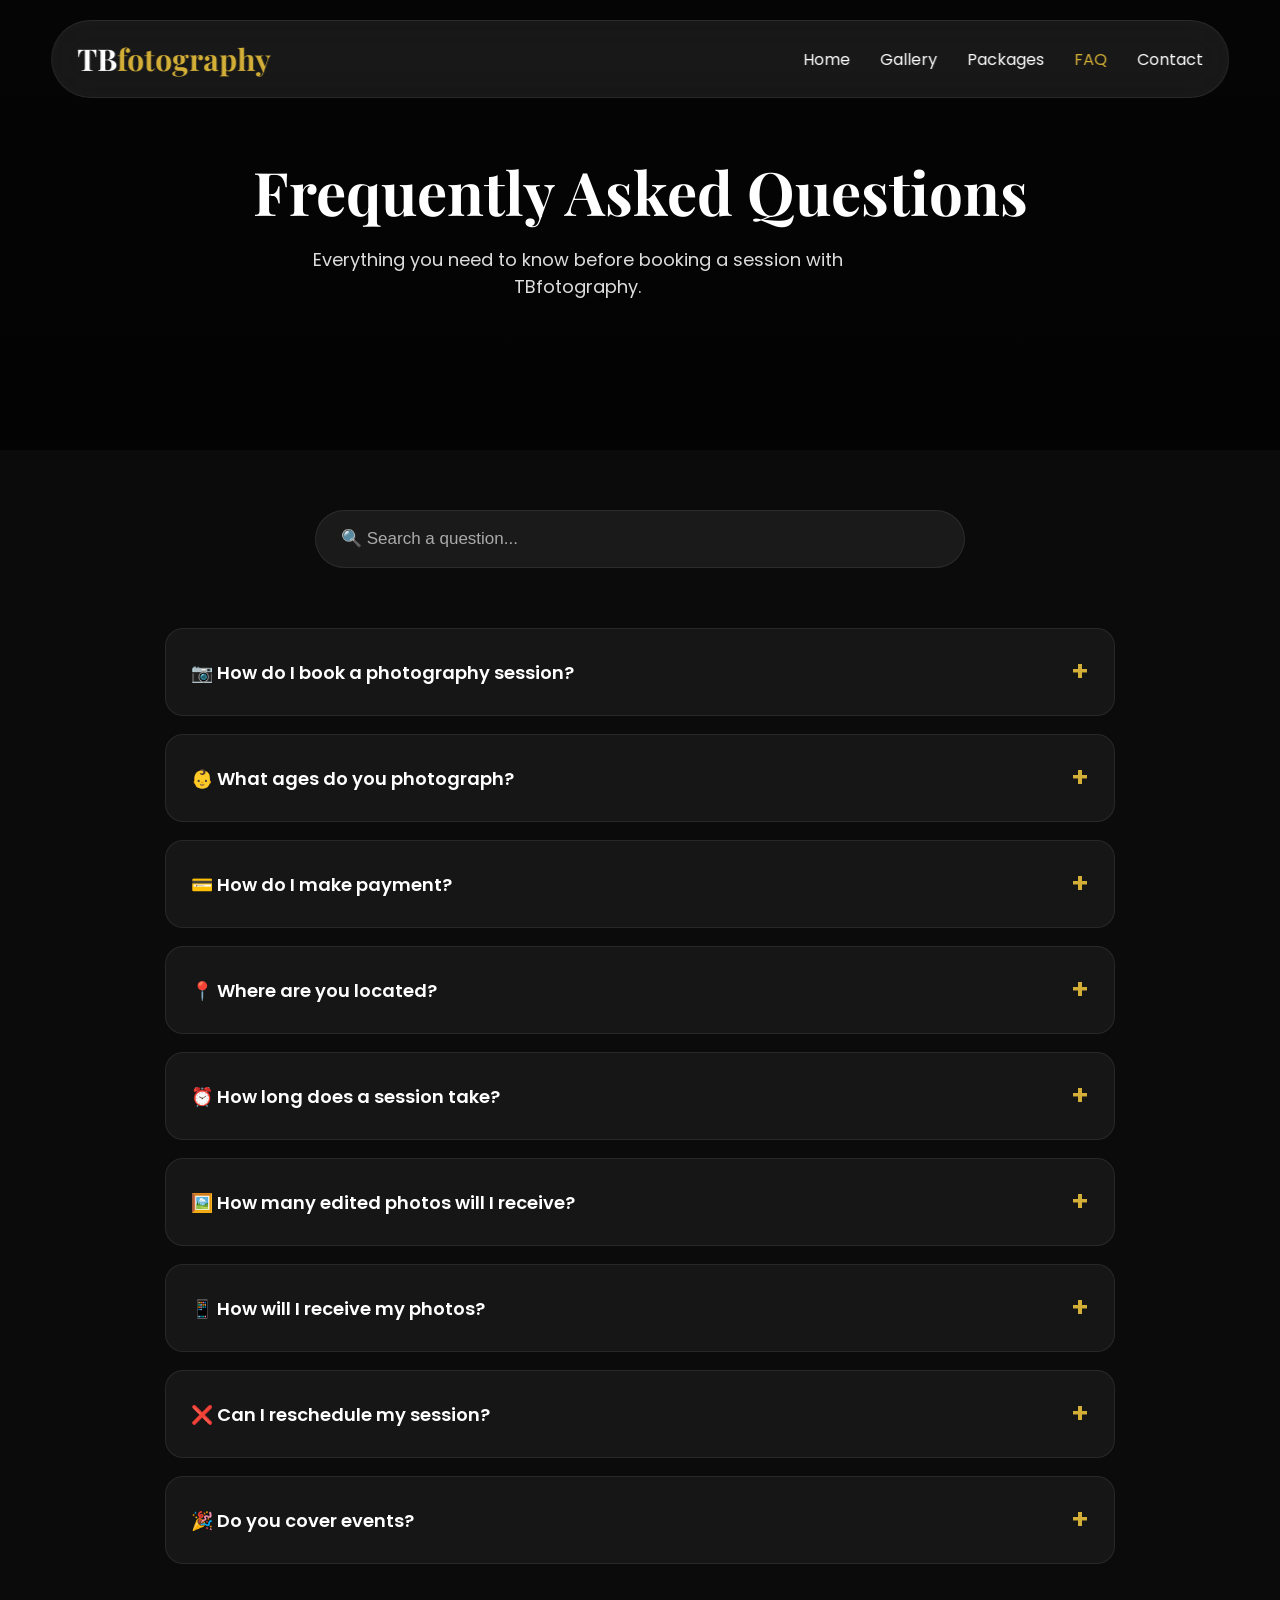
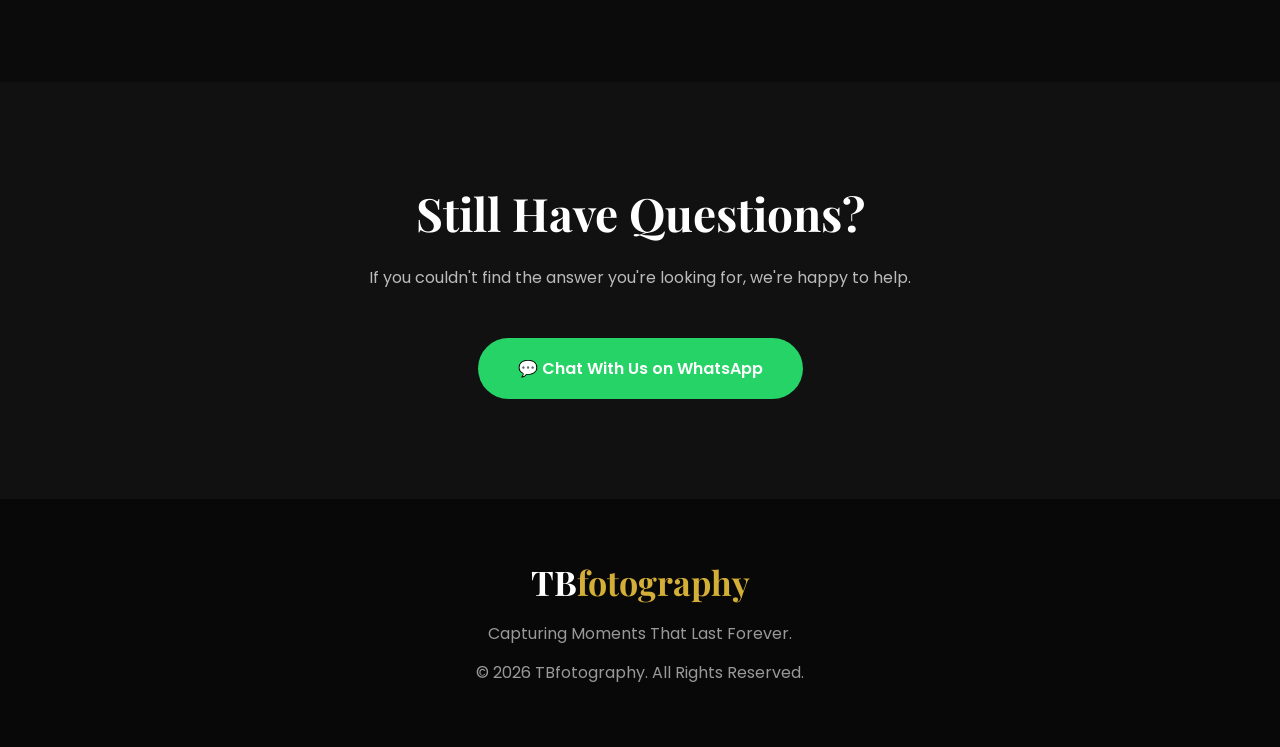
==== faq.html @ 46c3aae8 "Add files via upload" ====
<!DOCTYPE html>
<html lang="en">

<head>

<meta charset="UTF-8">

<meta name="viewport" content="width=device-width, initial-scale=1.0">

<title>FAQ | TBfotography</title>

<link rel="preconnect" href="https://fonts.googleapis.com">

<link rel="preconnect" href="https://fonts.gstatic.com" crossorigin>

<link href="https://fonts.googleapis.com/css2?family=Poppins:wght@300;400;500;600;700&family=Playfair+Display:wght@600;700&display=swap" rel="stylesheet">

<link rel="stylesheet" href="faq.css">

</head>

<body>

<!-- ================= NAVBAR ================= -->

<header class="navbar">

<a href="home.html" class="logo">

TB<span>fotography</span>

</a>

<nav>

<a href="home.html">Home</a>

<a href="gallery.html">Gallery</a>

<a href="packages.html">Packages</a>

<a href="faq.html" class="active">FAQ</a>

<a href="contact.html">Contact</a>

</nav>

</header>

<!-- ================= HERO ================= -->

<section class="hero">

<div class="overlay"></div>

<div class="hero-content">

<h1>Frequently Asked Questions</h1>

<p>

Everything you need to know before booking a session with TBfotography.

</p>

</div>

</section>

<!-- ================= SEARCH ================= -->

<section class="search-section">

<input

type="text"

id="searchInput"

placeholder="🔍 Search a question...">

</section>

<!-- ================= FAQ ================= -->

<section class="faq-container">

<div class="faq-item">

<div class="faq-question">

📷 How do I book a photography session?

<span>+</span>

</div>

<div class="faq-answer">

<p>

Click the <strong>Book Now</strong> button on your preferred package. You'll be redirected to WhatsApp where we'll confirm your booking and available dates.

</p>

</div>

</div>

<div class="faq-item">

<div class="faq-question">

👶 What ages do you photograph?

<span>+</span>

</div>

<div class="faq-answer">

<p>

We photograph babies, kids, adults, couples, families, graduation sessions, and special events.

</p>

</div>

</div>

<div class="faq-item">

<div class="faq-question">

💳 How do I make payment?

<span>+</span>

</div>

<div class="faq-answer">

<p>

Payment details will be shared with you during the booking process on WhatsApp.

</p>

</div>

</div>

<div class="faq-item">

<div class="faq-question">

📍 Where are you located?

<span>+</span>

</div>

<div class="faq-answer">

<p>

Our studio location will be shared once your booking has been confirmed.

</p>

</div>

</div>

<div class="faq-item">

<div class="faq-question">

⏰ How long does a session take?

<span>+</span>

</div>

<div class="faq-answer">

<p>

Most photography sessions last between <strong>45 minutes</strong> and <strong>2 hours</strong>, depending on the selected package.

</p>

</div>

</div>

<div class="faq-item">

<div class="faq-question">

🖼️ How many edited photos will I receive?

<span>+</span>

</div>

<div class="faq-answer">

<p>

The number of edited photos depends on the package you choose. Bronze, Silver and Gold packages all include different quantities.

</p>

</div>

</div>

<div class="faq-item">

<div class="faq-question">

📱 How will I receive my photos?

<span>+</span>

</div>

<div class="faq-answer">

<p>

Your edited photographs will be delivered digitally. Printed copies can also be discussed during booking if available.

</p>

</div>

</div>

<div class="faq-item">

<div class="faq-question">

❌ Can I reschedule my session?

<span>+</span>

</div>

<div class="faq-answer">

<p>

Yes. Please notify us as early as possible so we can arrange another suitable date.

</p>

</div>

</div>

<div class="faq-item">

<div class="faq-question">

🎉 Do you cover events?

<span>+</span>

</div>

<div class="faq-answer">

<p>

Yes. We cover weddings, birthdays, naming ceremonies, graduations, church programs, school events and many other occasions.

</p>

</div>

</div>

</section>

<!-- ================= CTA ================= -->

<section class="faq-contact">

<h2>

Still Have Questions?

</h2>

<p>

If you couldn't find the answer you're looking for, we're happy to help.

</p>

<a

href="https://wa.me/2348012345678"

target="_blank"

class="chat-btn">

💬 Chat With Us on WhatsApp

</a>

</section>

<!-- ================= FOOTER ================= -->

<footer>

<h2>

TB<span>fotography</span>

</h2>

<p>

Capturing Moments That Last Forever.

</p>

<p>

© 2026 TBfotography. All Rights Reserved.

</p>

</footer>

<script src="faq.js"></script>

</body>

</html>
---- faq.css ----
/* ===========================
   TBfotography FAQ
=========================== */

*{
    margin:0;
    padding:0;
    box-sizing:border-box;
}

html{
    scroll-behavior:smooth;
}

body{
    font-family:'Poppins',sans-serif;
    background:#0B0B0B;
    color:#fff;
    overflow-x:hidden;
}

/* ===========================
   NAVBAR
=========================== */

.navbar{
    position:fixed;
    top:20px;
    left:50%;
    transform:translateX(-50%);
    width:92%;
    max-width:1200px;
    display:flex;
    justify-content:space-between;
    align-items:center;
    padding:18px 25px;
    background:rgba(255,255,255,.08);
    backdrop-filter:blur(20px);
    border:1px solid rgba(255,255,255,.08);
    border-radius:50px;
    z-index:999;
}

.logo{
    text-decoration:none;
    color:#fff;
    font-size:30px;
    font-family:'Playfair Display',serif;
    font-weight:700;
}

.logo span{
    color:#D4AF37;
}

nav{
    display:flex;
    gap:30px;
}

nav a{
    color:#fff;
    text-decoration:none;
    transition:.3s;
}

nav a:hover,
nav .active{
    color:#D4AF37;
}

/* ===========================
   HERO
=========================== */

.hero{
    height:50vh;
    background:
    linear-gradient(rgba(0,0,0,.55),rgba(0,0,0,.75)),
    url("../images/hero4.jpg");
    background-size:cover;
    background-position:center;
    display:flex;
    justify-content:center;
    align-items:center;
    text-align:center;
}

.hero-content h1{
    font-size:60px;
    font-family:'Playfair Display',serif;
    margin-bottom:15px;
}

.hero-content p{
    color:#ddd;
    font-size:18px;
    max-width:650px;
    padding:0 20px;
}

/* ===========================
   SEARCH
=========================== */

.search-section{
    padding:60px 20px;
    display:flex;
    justify-content:center;
}

#searchInput{
    width:100%;
    max-width:650px;
    padding:18px 25px;
    border:none;
    outline:none;
    border-radius:50px;
    background:#1a1a1a;
    color:#fff;
    font-size:17px;
    border:1px solid rgba(255,255,255,.08);
}

#searchInput::placeholder{
    color:#aaa;
}

/* ===========================
   FAQ
=========================== */

.faq-container{
    width:92%;
    max-width:950px;
    margin:auto;
    padding-bottom:100px;
}

.faq-item{
    background:#161616;
    border-radius:18px;
    margin-bottom:18px;
    overflow:hidden;
    border:1px solid rgba(255,255,255,.08);
    transition:.3s;
}

.faq-item:hover{
    border-color:#D4AF37;
}

.faq-question{
    padding:22px 25px;
    display:flex;
    justify-content:space-between;
    align-items:center;
    cursor:pointer;
    font-size:18px;
    font-weight:600;
}

.faq-question span{
    font-size:28px;
    color:#D4AF37;
    transition:.35s;
}

.faq-answer{
    max-height:0;
    overflow:hidden;
    transition:max-height .45s ease;
}

.faq-answer p{
    padding:0 25px 25px;
    color:#cfcfcf;
    line-height:1.8;
}

/* ===========================
   CONTACT CTA
=========================== */

.faq-contact{
    padding:100px 20px;
    text-align:center;
    background:#111;
}

.faq-contact h2{
    font-size:46px;
    font-family:'Playfair Display',serif;
}

.faq-contact p{
    margin:20px auto;
    max-width:650px;
    color:#bbb;
    line-height:1.8;
}

.chat-btn{
    display:inline-block;
    margin-top:25px;
    padding:18px 40px;
    background:#25D366;
    color:#fff;
    text-decoration:none;
    border-radius:50px;
    font-weight:600;
    transition:.3s;
}

.chat-btn:hover{
    transform:translateY(-5px);
    box-shadow:0 15px 30px rgba(37,211,102,.25);
}

/* ===========================
   FOOTER
=========================== */

footer{
    background:#080808;
    text-align:center;
    padding:60px 20px;
}

footer h2{
    font-family:'Playfair Display',serif;
    font-size:34px;
    margin-bottom:15px;
}

footer span{
    color:#D4AF37;
}

footer p{
    color:#999;
    margin-top:10px;
    line-height:1.8;
}

/* ===========================
   MOBILE
=========================== */

@media(max-width:768px){

.navbar nav{
    display:none;
}

.logo{
    font-size:24px;
}

.hero-content h1{
    font-size:42px;
}

.hero-content p{
    font-size:16px;
}

.faq-question{
    font-size:16px;
}

.faq-contact h2{
    font-size:34px;
}

#searchInput{
    font-size:16px;
}

}
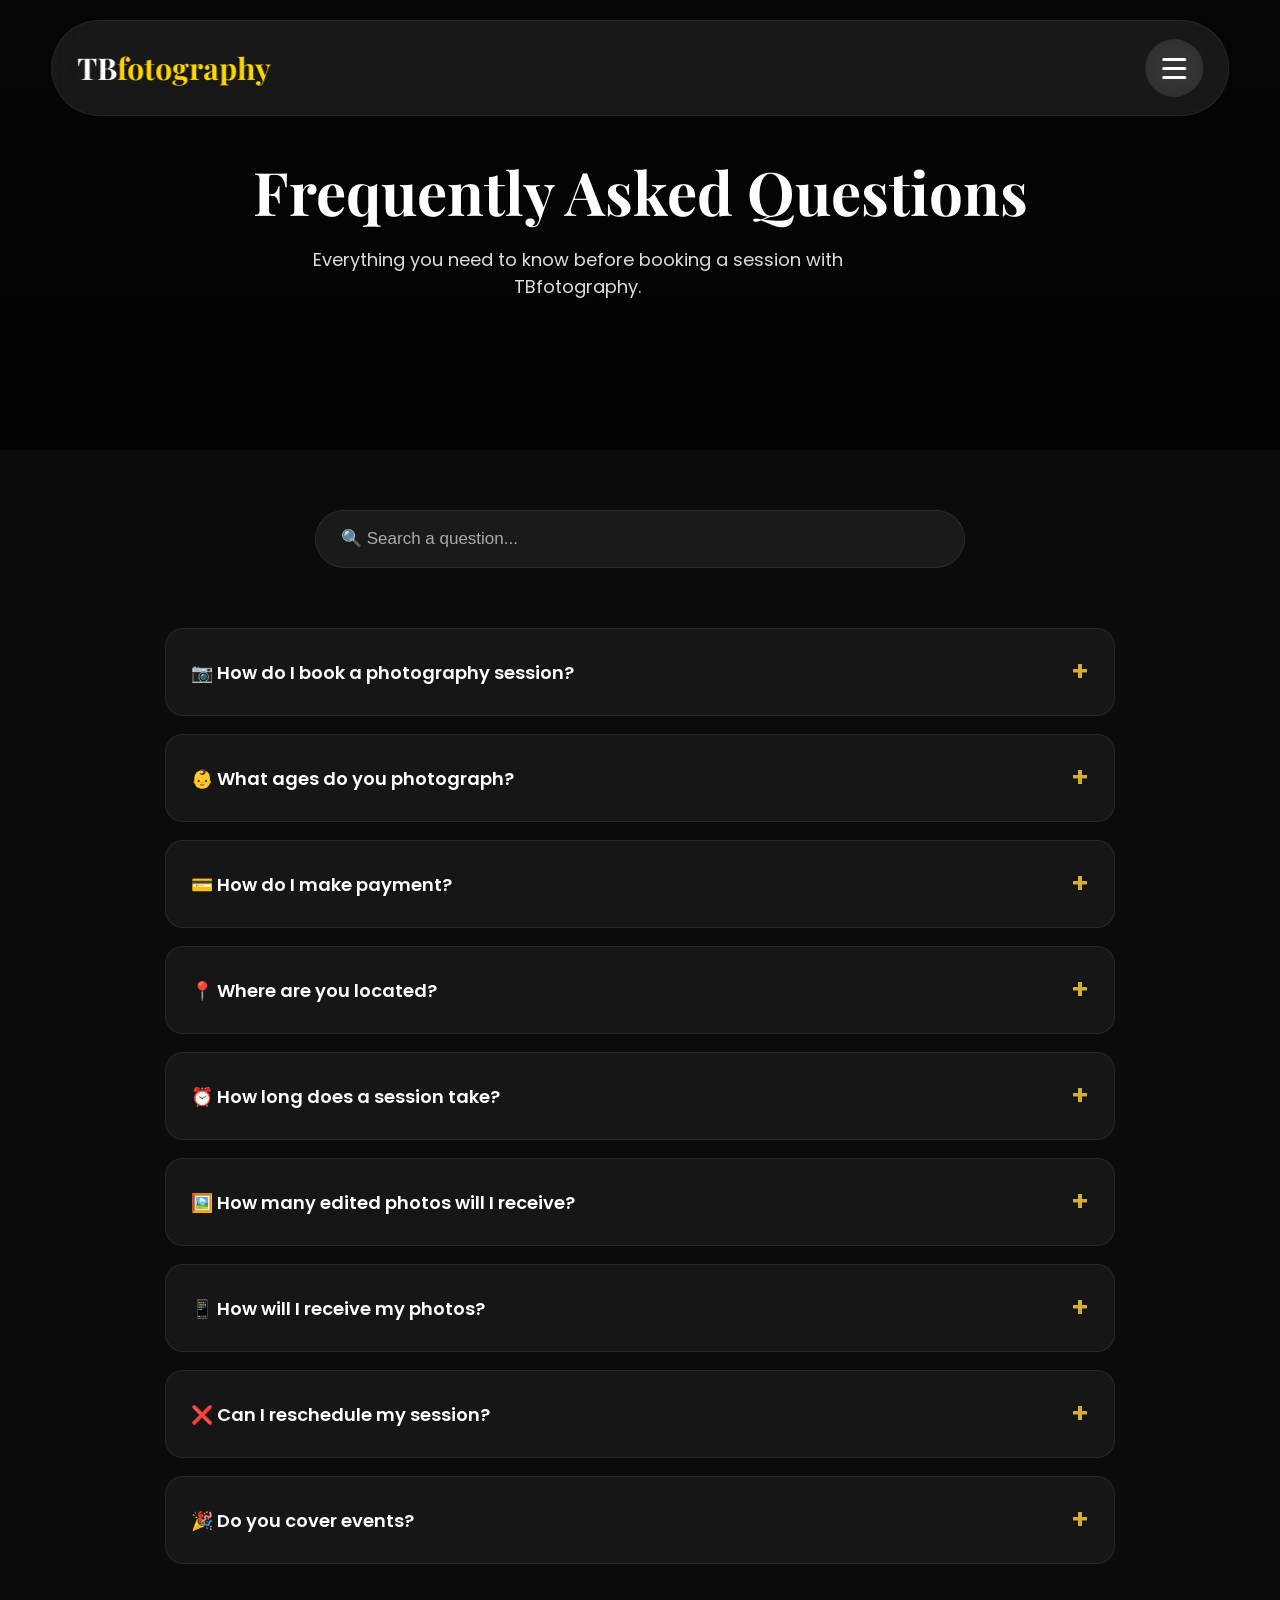
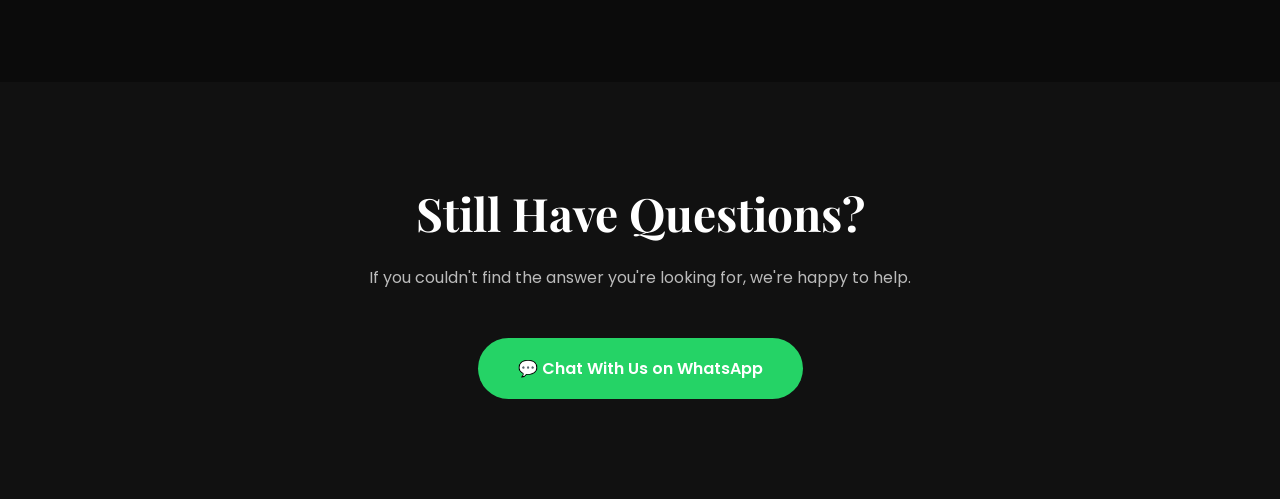
==== commit ebb9468b: "Add files via upload" ====
--- a/faq.html
+++ b/faq.html
@@ -25,308 +25,317 @@
 
 <header class="navbar">
 
-<a href="home.html" class="logo">
+    <a href="home.html" class="logo">
+        TB<span>fotography</span>
+    </a>
+
+    <button id="menuBtn" class="menu-btn">
+
+        <span></span>
+        <span></span>
+        <span></span>
+
+    </button>
+
+</header>
+
+
+<!-- Mobile Navigation -->
+
+<div class="mobile-menu" id="mobileMenu">
+
+    <a href="home.html">Home</a>
+
+    <a href="gallery.html">Gallery</a>
+
+    <a href="packages.html">Packages</a>
+
+    <a href="faq.html">FAQ</a>
+
+    
+
+</div>
+
+<!-- ================= HERO ================= -->
+
+<section class="hero">
+
+<div class="overlay"></div>
+
+<div class="hero-content">
+
+<h1>Frequently Asked Questions</h1>
+
+<p>
+
+Everything you need to know before booking a session with TBfotography.
+
+</p>
+
+</div>
+
+</section>
+
+<!-- ================= SEARCH ================= -->
+
+<section class="search-section">
+
+<input
+
+type="text"
+
+id="searchInput"
+
+placeholder="🔍 Search a question...">
+
+</section>
+
+<!-- ================= FAQ ================= -->
+
+<section class="faq-container">
+
+<div class="faq-item">
+
+<div class="faq-question">
+
+📷 How do I book a photography session?
+
+<span>+</span>
+
+</div>
+
+<div class="faq-answer">
+
+<p>
+
+Click the <strong>Book Now</strong> button on your preferred package. You'll be redirected to WhatsApp where we'll confirm your booking and available dates.
+
+</p>
+
+</div>
+
+</div>
+
+<div class="faq-item">
+
+<div class="faq-question">
+
+👶 What ages do you photograph?
+
+<span>+</span>
+
+</div>
+
+<div class="faq-answer">
+
+<p>
+
+We photograph babies, kids, adults, couples, families, graduation sessions, and special events.
+
+</p>
+
+</div>
+
+</div>
+
+<div class="faq-item">
+
+<div class="faq-question">
+
+💳 How do I make payment?
+
+<span>+</span>
+
+</div>
+
+<div class="faq-answer">
+
+<p>
+
+Payment details will be shared with you during the booking process on WhatsApp.
+
+</p>
+
+</div>
+
+</div>
+
+<div class="faq-item">
+
+<div class="faq-question">
+
+📍 Where are you located?
+
+<span>+</span>
+
+</div>
+
+<div class="faq-answer">
+
+<p>
+
+Our studio location will be shared once your booking has been confirmed.
+
+</p>
+
+</div>
+
+</div>
+
+<div class="faq-item">
+
+<div class="faq-question">
+
+⏰ How long does a session take?
+
+<span>+</span>
+
+</div>
+
+<div class="faq-answer">
+
+<p>
+
+A session time can't be predicted.
+
+</p>
+
+</div>
+
+</div>
+
+<div class="faq-item">
+
+<div class="faq-question">
+
+🖼️ How many edited photos will I receive?
+
+<span>+</span>
+
+</div>
+
+<div class="faq-answer">
+
+<p>
+
+The number of edited photos depends on the package you choose. Bronze, Silver and Gold packages all include different quantities.
+
+</p>
+
+</div>
+
+</div>
+
+<div class="faq-item">
+
+<div class="faq-question">
+
+📱 How will I receive my photos?
+
+<span>+</span>
+
+</div>
+
+<div class="faq-answer">
+
+<p>
+
+Your edited photographs will be delivered digitally. Printed copies can also be discussed during booking if available.
+
+</p>
+
+</div>
+
+</div>
+
+<div class="faq-item">
+
+<div class="faq-question">
+
+❌ Can I reschedule my session?
+
+<span>+</span>
+
+</div>
+
+<div class="faq-answer">
+
+<p>
+
+Yes. Please notify us as early as possible so we can arrange another suitable date.
+
+</p>
+
+</div>
+
+</div>
+
+<div class="faq-item">
+
+<div class="faq-question">
+
+🎉 Do you cover events?
+
+<span>+</span>
+
+</div>
+
+<div class="faq-answer">
+
+<p>
+
+Yes. We cover weddings, birthdays, naming ceremonies, graduations, church programs, school events and many other occasions.
+
+</p>
+
+</div>
+
+</div>
+
+</section>
+
+<!-- ================= CTA ================= -->
+
+<section class="faq-contact">
+
+<h2>
+
+Still Have Questions?
+
+</h2>
+
+<p>
+
+If you couldn't find the answer you're looking for, we're happy to help.
+
+</p>
+
+<a
+
+href="https://wa.me/2348012345678"
+
+target="_blank"
+
+class="chat-btn">
+
+💬 Chat With Us on WhatsApp
+
+</a>
+
+</section>
+
+<!-- ================= FOOTER ================= -->
+<!--
+<footer>
+
+<h2>
 
 TB<span>fotography</span>
 
-</a>
-
-<nav>
-
-<a href="home.html">Home</a>
-
-<a href="gallery.html">Gallery</a>
-
-<a href="packages.html">Packages</a>
-
-<a href="faq.html" class="active">FAQ</a>
-
-<a href="contact.html">Contact</a>
-
-</nav>
-
-</header>
-
-<!-- ================= HERO ================= -->
-
-<section class="hero">
-
-<div class="overlay"></div>
-
-<div class="hero-content">
-
-<h1>Frequently Asked Questions</h1>
-
-<p>
-
-Everything you need to know before booking a session with TBfotography.
-
-</p>
-
-</div>
-
-</section>
-
-<!-- ================= SEARCH ================= -->
-
-<section class="search-section">
-
-<input
-
-type="text"
-
-id="searchInput"
-
-placeholder="🔍 Search a question...">
-
-</section>
-
-<!-- ================= FAQ ================= -->
-
-<section class="faq-container">
-
-<div class="faq-item">
-
-<div class="faq-question">
-
-📷 How do I book a photography session?
-
-<span>+</span>
-
-</div>
-
-<div class="faq-answer">
-
-<p>
-
-Click the <strong>Book Now</strong> button on your preferred package. You'll be redirected to WhatsApp where we'll confirm your booking and available dates.
-
-</p>
-
-</div>
-
-</div>
-
-<div class="faq-item">
-
-<div class="faq-question">
-
-👶 What ages do you photograph?
-
-<span>+</span>
-
-</div>
-
-<div class="faq-answer">
-
-<p>
-
-We photograph babies, kids, adults, couples, families, graduation sessions, and special events.
-
-</p>
-
-</div>
-
-</div>
-
-<div class="faq-item">
-
-<div class="faq-question">
-
-💳 How do I make payment?
-
-<span>+</span>
-
-</div>
-
-<div class="faq-answer">
-
-<p>
-
-Payment details will be shared with you during the booking process on WhatsApp.
-
-</p>
-
-</div>
-
-</div>
-
-<div class="faq-item">
-
-<div class="faq-question">
-
-📍 Where are you located?
-
-<span>+</span>
-
-</div>
-
-<div class="faq-answer">
-
-<p>
-
-Our studio location will be shared once your booking has been confirmed.
-
-</p>
-
-</div>
-
-</div>
-
-<div class="faq-item">
-
-<div class="faq-question">
-
-⏰ How long does a session take?
-
-<span>+</span>
-
-</div>
-
-<div class="faq-answer">
-
-<p>
-
-Most photography sessions last between <strong>45 minutes</strong> and <strong>2 hours</strong>, depending on the selected package.
-
-</p>
-
-</div>
-
-</div>
-
-<div class="faq-item">
-
-<div class="faq-question">
-
-🖼️ How many edited photos will I receive?
-
-<span>+</span>
-
-</div>
-
-<div class="faq-answer">
-
-<p>
-
-The number of edited photos depends on the package you choose. Bronze, Silver and Gold packages all include different quantities.
-
-</p>
-
-</div>
-
-</div>
-
-<div class="faq-item">
-
-<div class="faq-question">
-
-📱 How will I receive my photos?
-
-<span>+</span>
-
-</div>
-
-<div class="faq-answer">
-
-<p>
-
-Your edited photographs will be delivered digitally. Printed copies can also be discussed during booking if available.
-
-</p>
-
-</div>
-
-</div>
-
-<div class="faq-item">
-
-<div class="faq-question">
-
-❌ Can I reschedule my session?
-
-<span>+</span>
-
-</div>
-
-<div class="faq-answer">
-
-<p>
-
-Yes. Please notify us as early as possible so we can arrange another suitable date.
-
-</p>
-
-</div>
-
-</div>
-
-<div class="faq-item">
-
-<div class="faq-question">
-
-🎉 Do you cover events?
-
-<span>+</span>
-
-</div>
-
-<div class="faq-answer">
-
-<p>
-
-Yes. We cover weddings, birthdays, naming ceremonies, graduations, church programs, school events and many other occasions.
-
-</p>
-
-</div>
-
-</div>
-
-</section>
-
-<!-- ================= CTA ================= -->
-
-<section class="faq-contact">
-
-<h2>
-
-Still Have Questions?
-
 </h2>
 
 <p>
 
-If you couldn't find the answer you're looking for, we're happy to help.
-
-</p>
-
-<a
-
-href="https://wa.me/2348012345678"
-
-target="_blank"
-
-class="chat-btn">
-
-💬 Chat With Us on WhatsApp
-
-</a>
-
-</section>
-
-<!-- ================= FOOTER ================= -->
-
-<footer>
-
-<h2>
-
-TB<span>fotography</span>
-
-</h2>
-
-<p>
-
 Capturing Moments That Last Forever.
 
 </p>
@@ -337,10 +346,52 @@
 
 </p>
 
-</footer>
+</footer> -->
 
 <script src="faq.js"></script>
-
+<script>
+const menuBtn = document.getElementById("menuBtn");
+
+const mobileMenu = document.getElementById("mobileMenu");
+
+menuBtn.addEventListener("click",()=>{
+
+    menuBtn.classList.toggle("active");
+
+    mobileMenu.classList.toggle("show");
+
+});
+
+
+// Close when a link is clicked
+
+document.querySelectorAll(".mobile-menu a").forEach(link=>{
+
+    link.addEventListener("click",()=>{
+
+        menuBtn.classList.remove("active");
+
+        mobileMenu.classList.remove("show");
+
+    });
+
+});
+
+
+// Close when clicking outside the menu links
+
+mobileMenu.addEventListener("click",(e)=>{
+
+    if(e.target === mobileMenu){
+
+        menuBtn.classList.remove("active");
+
+        mobileMenu.classList.remove("show");
+
+    }
+
+});
+</script>
 </body>
 
 </html>
--- a/faq.css
+++ b/faq.css
@@ -277,4 +277,191 @@
     font-size:16px;
 }
 
+}
+/* ===========================
+   NAVBAR
+=========================== */
+
+.navbar{
+
+    position:fixed;
+
+    top:20px;
+
+    left:50%;
+
+    transform:translateX(-50%);
+
+    width:92%;
+
+    max-width:1200px;
+
+    padding:18px 25px;
+
+    display:flex;
+
+    justify-content:space-between;
+
+    align-items:center;
+
+    border-radius:60px;
+
+    background:rgba(255,255,255,.08);
+
+    backdrop-filter:blur(20px);
+
+    border:1px solid rgba(255,255,255,.08);
+
+    z-index:1000;
+
+}
+
+.logo{
+
+    text-decoration:none;
+
+    color:#fff;
+
+    font-family:'Playfair Display',serif;
+
+    font-size:30px;
+
+    font-weight:700;
+
+}
+
+.logo span{
+
+    color:gold;
+
+}
+
+/* ===========================
+   HAMBURGER
+=========================== */
+
+.menu-btn{
+
+    width:58px;
+
+    height:58px;
+
+    border:none;
+
+    border-radius:50%;
+
+    background:rgba(255,255,255,.08);
+
+    backdrop-filter:blur(20px);
+
+    display:flex;
+
+    flex-direction:column;
+
+    justify-content:center;
+
+    align-items:center;
+
+    gap:6px;
+
+    cursor:pointer;
+
+}
+
+.menu-btn span{
+
+    width:24px;
+
+    height:3px;
+
+    background:#fff;
+
+    border-radius:10px;
+
+    transition:.35s;
+
+}
+
+/* Animation */
+
+.menu-btn.active span:nth-child(1){
+
+    transform:translateY(9px) rotate(45deg);
+
+}
+
+.menu-btn.active span:nth-child(2){
+
+    opacity:0;
+
+}
+
+.menu-btn.active span:nth-child(3){
+
+    transform:translateY(-9px) rotate(-45deg);
+
+}
+
+/* ===========================
+   MOBILE MENU
+=========================== */
+
+.mobile-menu{
+
+    position:fixed;
+
+    inset:0;
+
+    background:rgba(0,0,0,.95);
+
+    backdrop-filter:blur(25px);
+
+    display:flex;
+
+    flex-direction:column;
+
+    justify-content:center;
+
+    align-items:center;
+
+    gap:35px;
+
+    opacity:0;
+
+    visibility:hidden;
+
+    transition:.4s;
+
+    z-index:999;
+
+}
+
+.mobile-menu.show{
+
+    opacity:1;
+
+    visibility:visible;
+
+}
+
+.mobile-menu a{
+
+    text-decoration:none;
+
+    color:#fff;
+
+    font-size:30px;
+
+    font-weight:600;
+
+    transition:.3s;
+
+}
+
+.mobile-menu a:hover{
+
+    color:gold;
+
+    transform:translateX(10px);
+
 }
